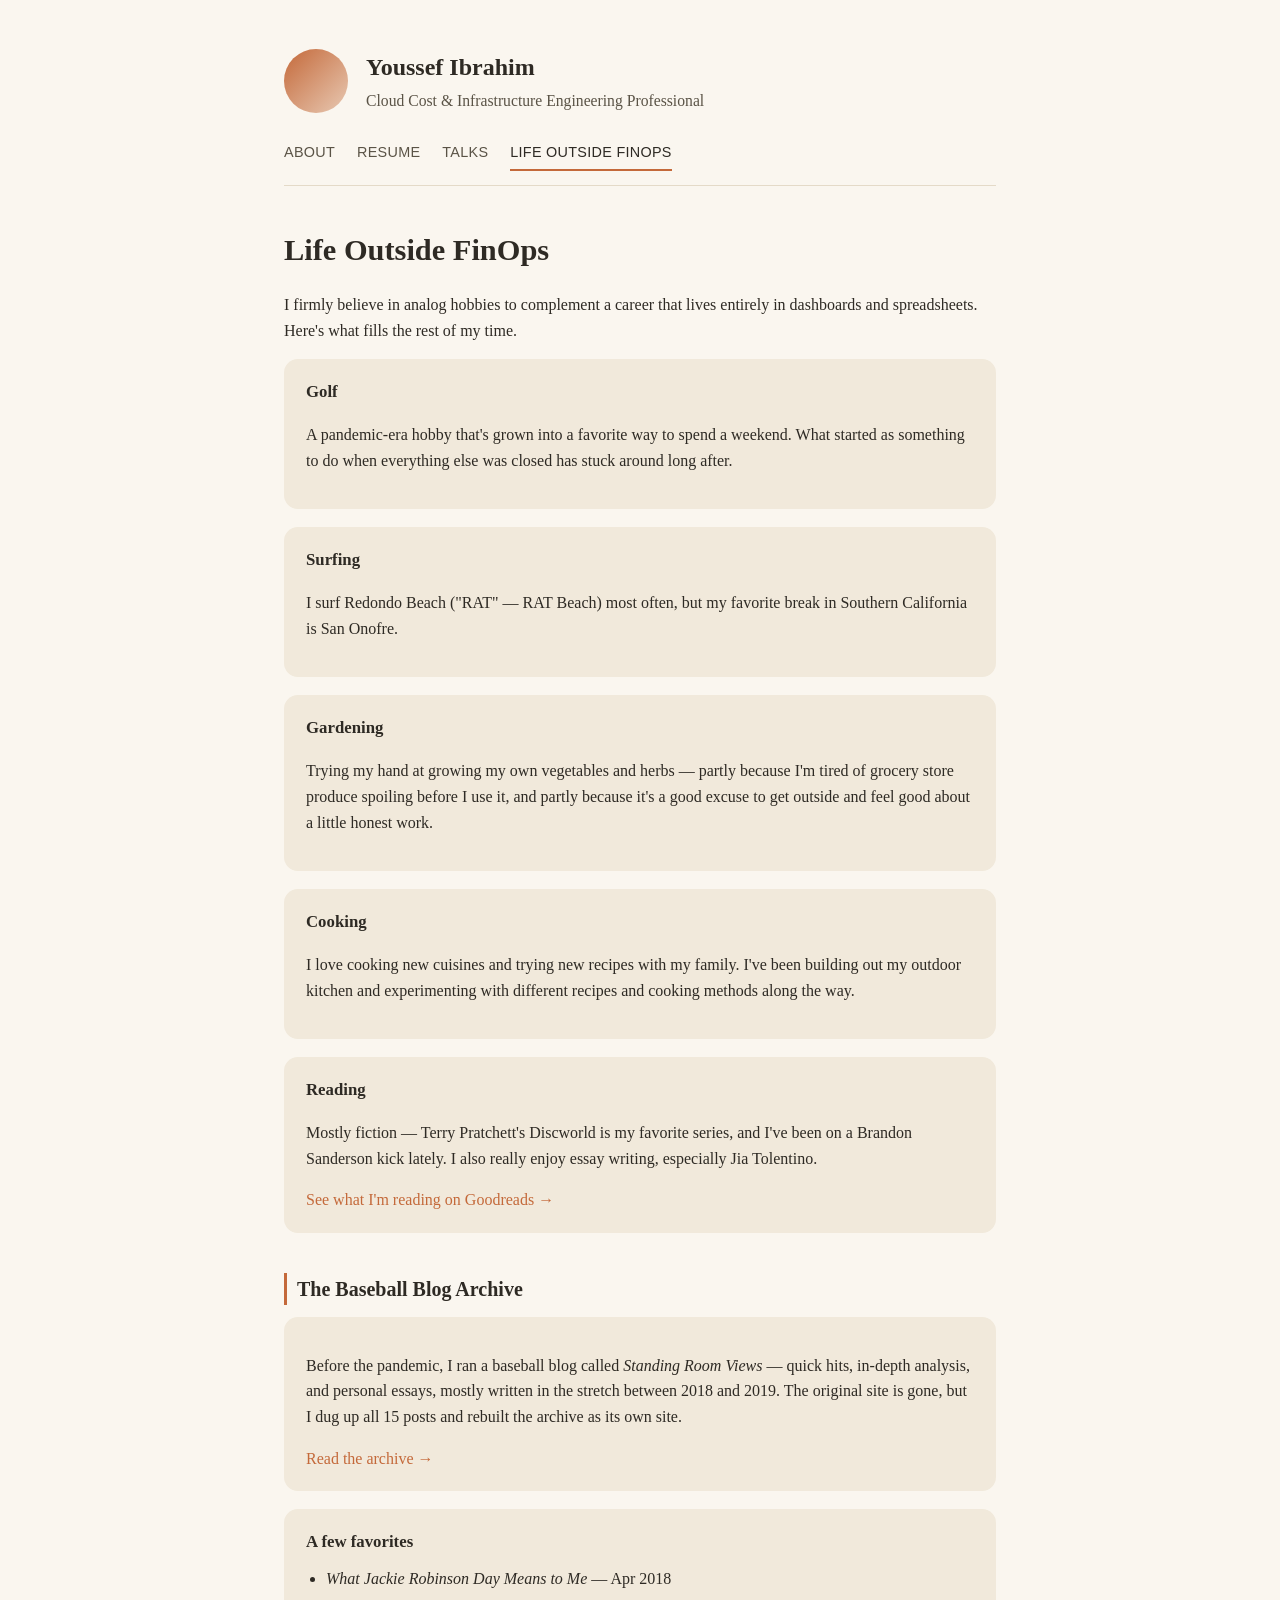
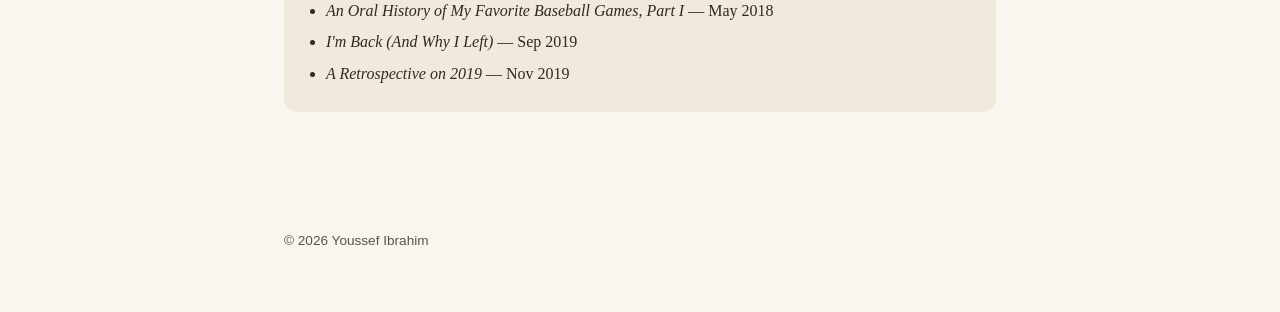
==== outside.html @ 5b2ead0a "Initial site: About, Resume, Talks, Life Outside FinOps" ====
<!DOCTYPE html>
<html lang="en">
<head>
<meta charset="UTF-8">
<meta name="viewport" content="width=device-width, initial-scale=1.0">
<title>Life Outside FinOps &mdash; Youssef Ibrahim</title>
<link rel="stylesheet" href="style.css">
</head>
<body>

<header class="site-header">
  <div class="brand-row">
    <div class="avatar"></div>
    <div>
      <p class="brand-name">Youssef Ibrahim</p>
      <p class="brand-tagline">Cloud Cost &amp; Infrastructure Engineering Professional</p>
    </div>
  </div>
  <nav class="site-nav">
    <a href="index.html">About</a>
    <a href="resume.html">Resume</a>
    <a href="talks.html">Talks</a>
    <a href="outside.html" class="active">Life Outside FinOps</a>
  </nav>
</header>

<main class="wrap">
  <h1>Life Outside FinOps</h1>
  <p>I firmly believe in analog hobbies to complement a career that lives entirely in
  dashboards and spreadsheets. Here's what fills the rest of my time.</p>

  <div class="card">
    <h3>Golf</h3>
    <p>A pandemic-era hobby that's grown into a favorite way to spend a weekend. What started
    as something to do when everything else was closed has stuck around long after.</p>
  </div>

  <div class="card">
    <h3>Surfing</h3>
    <p>I surf Redondo Beach ("RAT" &mdash; RAT Beach) most often, but my favorite break in
    Southern California is San Onofre.</p>
  </div>

  <div class="card">
    <h3>Gardening</h3>
    <p>Trying my hand at growing my own vegetables and herbs &mdash; partly because I'm tired
    of grocery store produce spoiling before I use it, and partly because it's a good excuse
    to get outside and feel good about a little honest work.</p>
  </div>

  <div class="card">
    <h3>Cooking</h3>
    <p>I love cooking new cuisines and trying new recipes with my family. I've been building
    out my outdoor kitchen and experimenting with different recipes and cooking methods along
    the way.</p>
  </div>

  <div class="card">
    <h3>Reading</h3>
    <p>Mostly fiction &mdash; Terry Pratchett's Discworld is my favorite series, and I've been
    on a Brandon Sanderson kick lately. I also really enjoy essay writing, especially Jia
    Tolentino.</p>
    <a href="https://www.goodreads.com/user/show/31605655-youssef-ibrahim" target="_blank" rel="noopener">See what I'm reading on Goodreads &rarr;</a>
  </div>

  <h2>The Baseball Blog Archive</h2>
  <div class="card">
    <p>Before the pandemic, I ran a baseball blog called <em>Standing Room Views</em> &mdash;
    quick hits, in-depth analysis, and personal essays, mostly written in the stretch between
    2018 and 2019. The original site is gone, but I dug up all 15 posts and rebuilt the
    archive as its own site.</p>
    <p style="margin-bottom:0;"><a href="https://yti93.github.io/standing-room-views/" target="_blank" rel="noopener">Read the archive &rarr;</a></p>
  </div>

  <div class="card">
    <h3 style="margin-bottom:10px;">A few favorites</h3>
    <ul class="tight">
      <li><em>What Jackie Robinson Day Means to Me</em> &mdash; Apr 2018</li>
      <li><em>An Oral History of My Favorite Baseball Games, Part I</em> &mdash; May 2018</li>
      <li><em>I'm Back (And Why I Left)</em> &mdash; Sep 2019</li>
      <li><em>A Retrospective on 2019</em> &mdash; Nov 2019</li>
    </ul>
  </div>
</main>

<footer class="site-footer">
  &copy; <span id="year"></span> Youssef Ibrahim
</footer>

<script>document.getElementById('year').textContent = new Date().getFullYear();</script>
</body>
</html>
---- style.css ----
:root {
  --cream: #faf6ef;
  --cream-deep: #f1e9db;
  --ink: #2e2a24;
  --ink-soft: #5a5346;
  --accent: #c4693a;
  --accent-soft: #e8c9b3;
  --line: #e4dac8;
  --max: 760px;
}

* { box-sizing: border-box; }

html, body {
  margin: 0;
  padding: 0;
  background: var(--cream);
  color: var(--ink);
  font-family: "Iowan Old Style", "Palatino Linotype", Palatino, Georgia, serif;
  line-height: 1.6;
}

a { color: var(--accent); text-decoration: none; }
a:hover { text-decoration: underline; }

.wrap {
  max-width: var(--max);
  margin: 0 auto;
  padding: 0 24px 80px;
}

header.site-header {
  padding: 48px 24px 0;
  max-width: var(--max);
  margin: 0 auto;
}

.brand-row {
  display: flex;
  align-items: center;
  gap: 18px;
  margin-bottom: 28px;
}

.avatar {
  width: 64px;
  height: 64px;
  border-radius: 50%;
  background: linear-gradient(135deg, var(--accent), var(--accent-soft));
  flex-shrink: 0;
}

.brand-name {
  font-size: 1.5rem;
  font-weight: 600;
  margin: 0;
}

.brand-tagline {
  margin: 2px 0 0;
  color: var(--ink-soft);
  font-size: 0.98rem;
}

nav.site-nav {
  display: flex;
  gap: 22px;
  border-bottom: 1px solid var(--line);
  padding-bottom: 14px;
  margin-bottom: 40px;
  font-family: -apple-system, BlinkMacSystemFont, "Segoe UI", sans-serif;
  font-size: 0.9rem;
  letter-spacing: 0.02em;
  text-transform: uppercase;
}

nav.site-nav a {
  color: var(--ink-soft);
  padding-bottom: 4px;
}

nav.site-nav a.active {
  color: var(--ink);
  border-bottom: 2px solid var(--accent);
}

h1 {
  font-size: 1.9rem;
  margin: 0 0 18px;
}

h2 {
  font-size: 1.25rem;
  margin: 40px 0 12px;
  color: var(--ink);
  border-left: 3px solid var(--accent);
  padding-left: 10px;
}

h3 {
  font-size: 1.05rem;
  margin: 0 0 2px;
}

.meta {
  font-family: -apple-system, BlinkMacSystemFont, "Segoe UI", sans-serif;
  font-size: 0.85rem;
  color: var(--ink-soft);
  margin-bottom: 8px;
}

.card {
  background: var(--cream-deep);
  border-radius: 14px;
  padding: 20px 22px;
  margin-bottom: 18px;
}

.links-row {
  display: flex;
  flex-wrap: wrap;
  gap: 14px;
  margin: 20px 0 0;
  font-family: -apple-system, BlinkMacSystemFont, "Segoe UI", sans-serif;
  font-size: 0.92rem;
}

.links-row a {
  background: var(--cream-deep);
  padding: 7px 14px;
  border-radius: 999px;
  color: var(--ink);
}

.links-row a:hover { background: var(--accent-soft); text-decoration: none; }

.button {
  display: inline-block;
  background: var(--accent);
  color: #fff !important;
  padding: 9px 18px;
  border-radius: 999px;
  font-family: -apple-system, BlinkMacSystemFont, "Segoe UI", sans-serif;
  font-size: 0.9rem;
  margin-top: 10px;
}
.button:hover { text-decoration: none; opacity: 0.9; }

.talk-thumb {
  display: block;
  width: 100%;
  border-radius: 10px;
  margin-bottom: 14px;
  aspect-ratio: 16 / 9;
  object-fit: cover;
}

ul.tight { margin: 6px 0 0; padding-left: 20px; }
ul.tight li { margin-bottom: 6px; }

.skills-grid {
  display: grid;
  gap: 14px;
}

.skill-cat {
  font-family: -apple-system, BlinkMacSystemFont, "Segoe UI", sans-serif;
}

.skill-cat b { color: var(--ink); }
.skill-cat span { color: var(--ink-soft); }

footer.site-footer {
  max-width: var(--max);
  margin: 0 auto;
  padding: 20px 24px 60px;
  color: var(--ink-soft);
  font-size: 0.85rem;
  font-family: -apple-system, BlinkMacSystemFont, "Segoe UI", sans-serif;
}
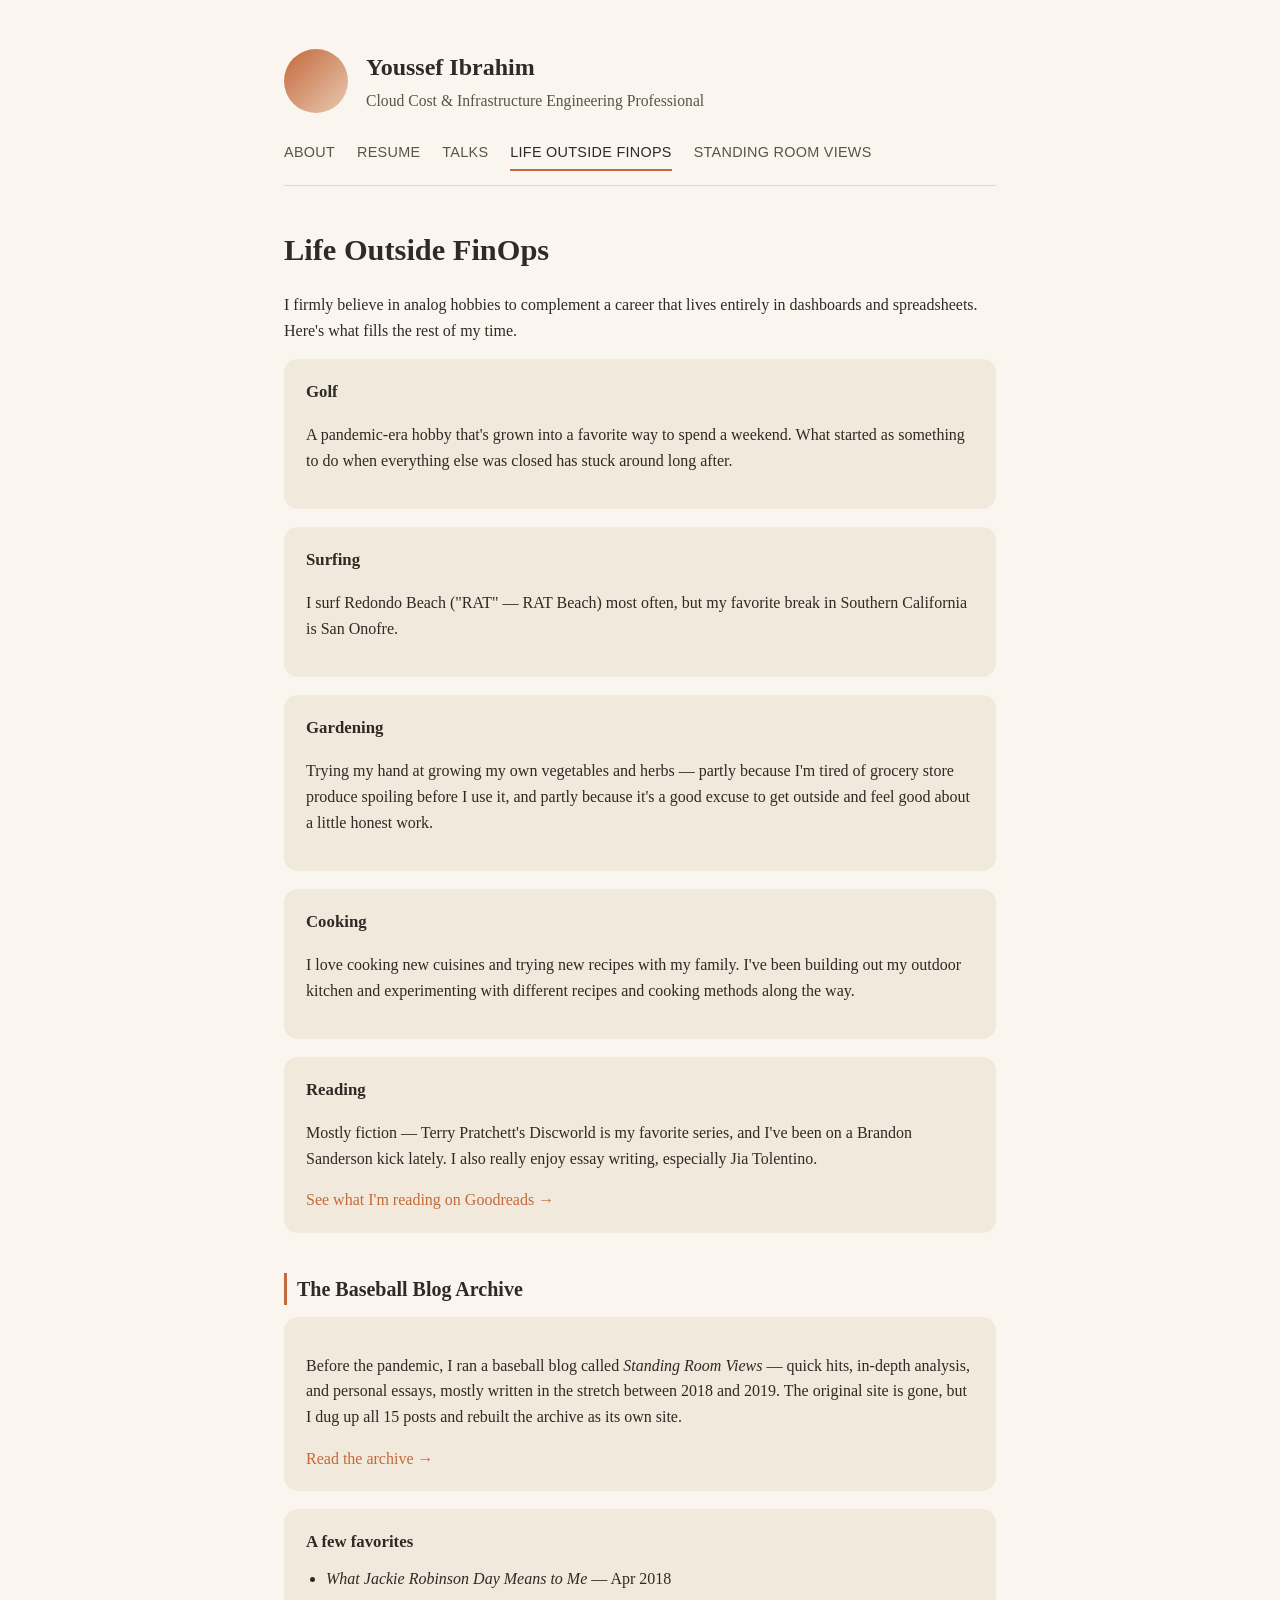
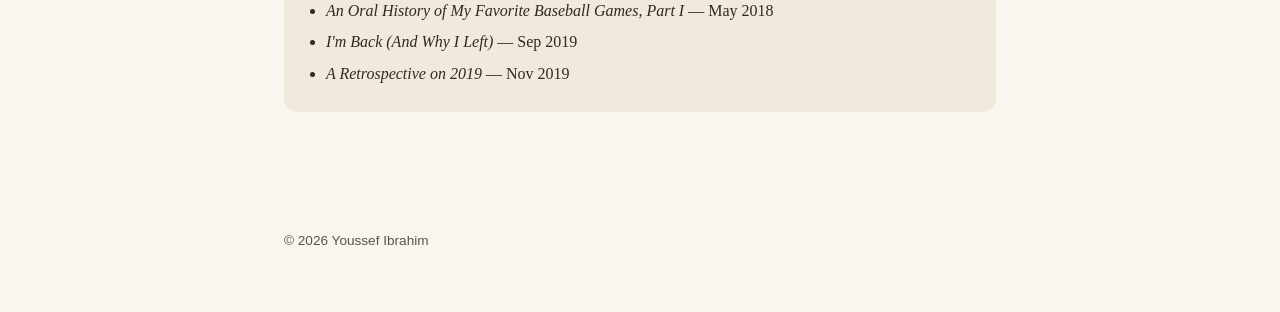
==== commit 3d010686: "Add Standing Room Views to main site nav" ====
--- a/outside.html
+++ b/outside.html
@@ -21,6 +21,7 @@
     <a href="resume.html">Resume</a>
     <a href="talks.html">Talks</a>
     <a href="outside.html" class="active">Life Outside FinOps</a>
+    <a href="https://yti93.github.io/standing-room-views/">Standing Room Views</a>
   </nav>
 </header>
 
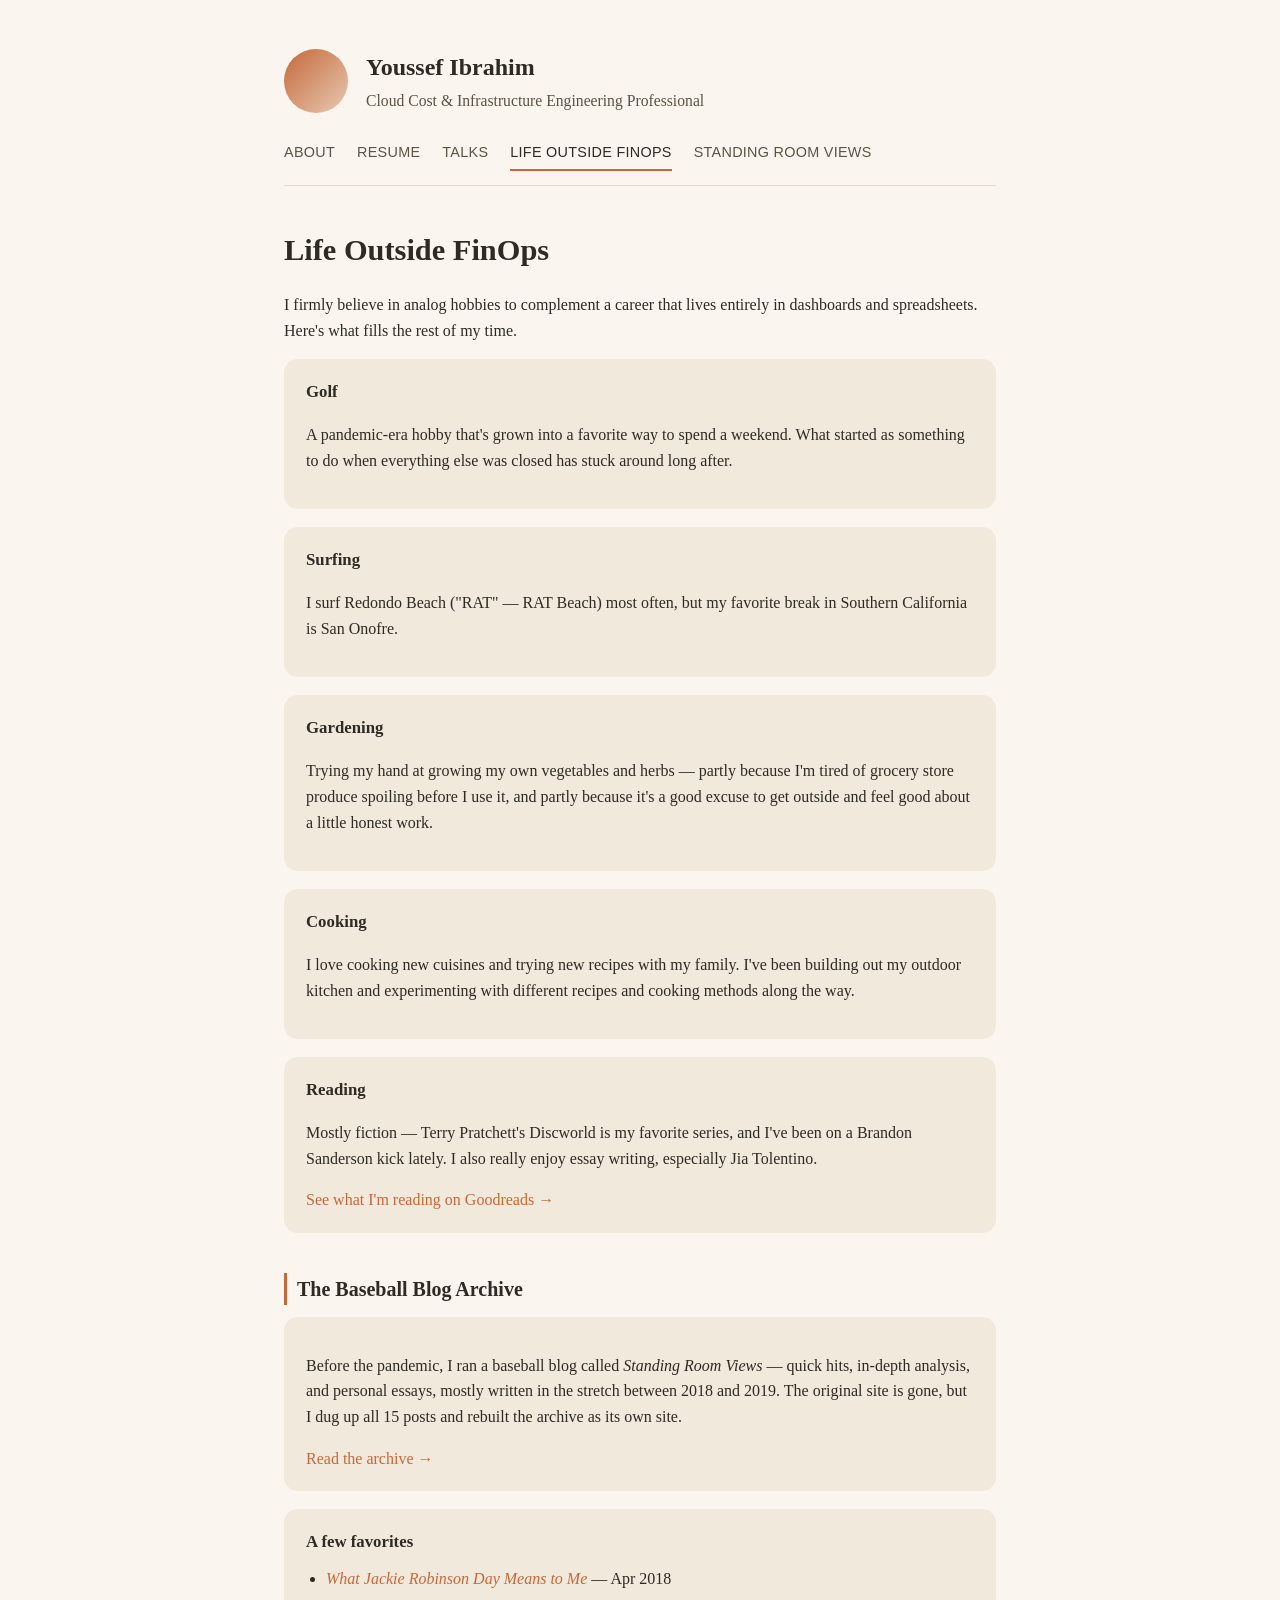
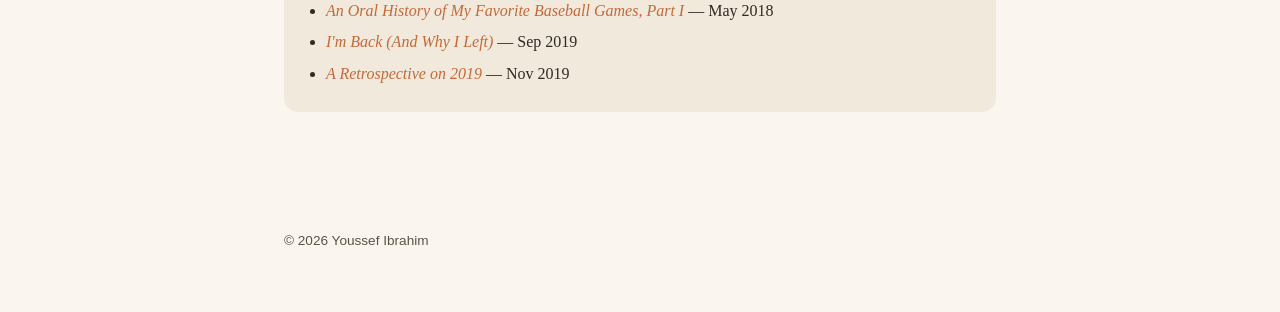
==== commit 99c83ced: "Link each favorite post on the outside page to its actual archive entry" ====
--- a/outside.html
+++ b/outside.html
@@ -76,10 +76,10 @@
   <div class="card">
     <h3 style="margin-bottom:10px;">A few favorites</h3>
     <ul class="tight">
-      <li><em>What Jackie Robinson Day Means to Me</em> &mdash; Apr 2018</li>
-      <li><em>An Oral History of My Favorite Baseball Games, Part I</em> &mdash; May 2018</li>
-      <li><em>I'm Back (And Why I Left)</em> &mdash; Sep 2019</li>
-      <li><em>A Retrospective on 2019</em> &mdash; Nov 2019</li>
+      <li><a href="https://yti93.github.io/standing-room-views/2018/04/22/what-jackie-robinson-day-means-to-me/"><em>What Jackie Robinson Day Means to Me</em></a> &mdash; Apr 2018</li>
+      <li><a href="https://yti93.github.io/standing-room-views/2018/05/10/an-oral-history-of-my-favorite-baseball-games-part-i/"><em>An Oral History of My Favorite Baseball Games, Part I</em></a> &mdash; May 2018</li>
+      <li><a href="https://yti93.github.io/standing-room-views/2019/09/30/im-back-and-why-i-left/"><em>I'm Back (And Why I Left)</em></a> &mdash; Sep 2019</li>
+      <li><a href="https://yti93.github.io/standing-room-views/2019/11/05/a-retrospective-on-2019/"><em>A Retrospective on 2019</em></a> &mdash; Nov 2019</li>
     </ul>
   </div>
 </main>
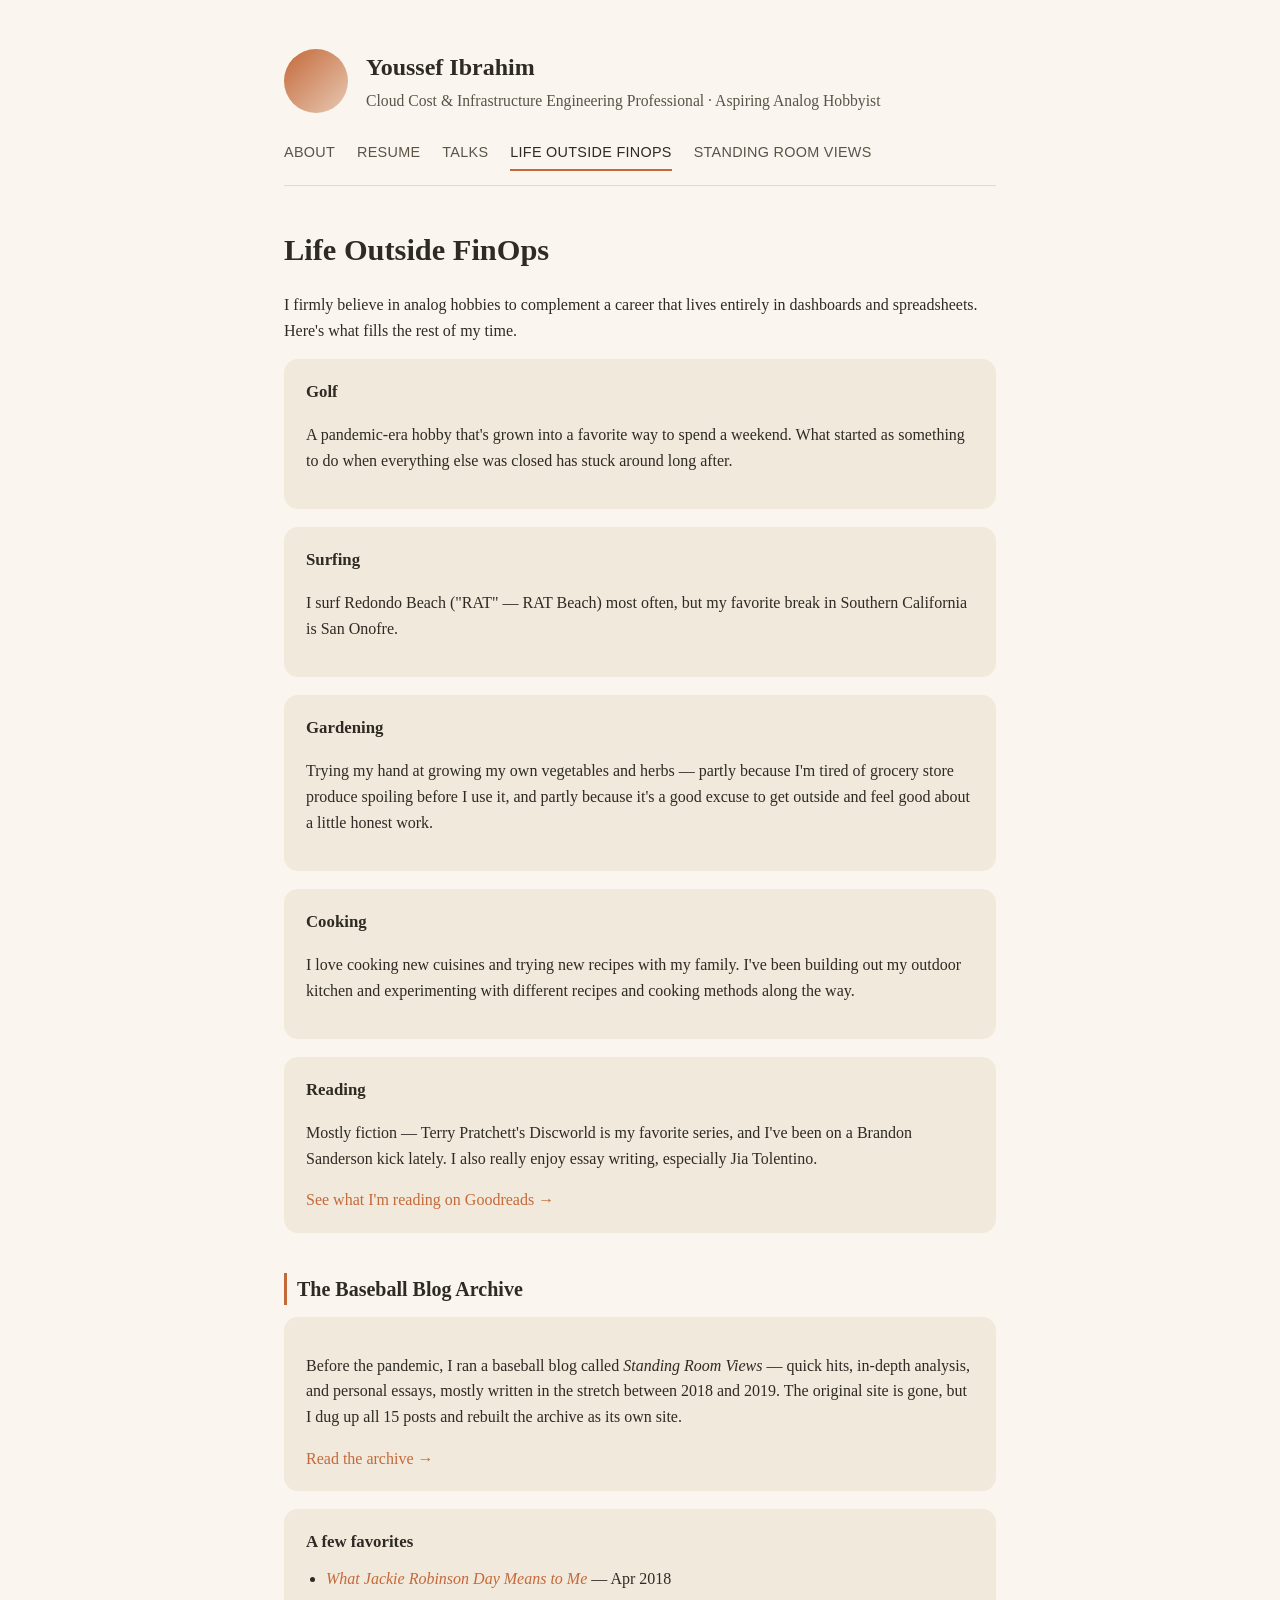
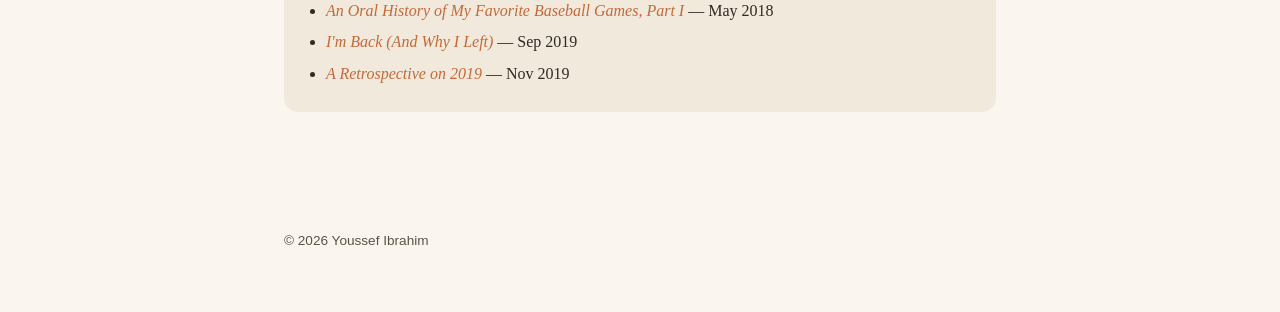
==== commit c68424c1: "Add 'Aspiring Analog Hobbyist' to header tagline" ====
--- a/outside.html
+++ b/outside.html
@@ -13,7 +13,7 @@
     <div class="avatar"></div>
     <div>
       <p class="brand-name">Youssef Ibrahim</p>
-      <p class="brand-tagline">Cloud Cost &amp; Infrastructure Engineering Professional</p>
+      <p class="brand-tagline">Cloud Cost &amp; Infrastructure Engineering Professional &middot; Aspiring Analog Hobbyist</p>
     </div>
   </div>
   <nav class="site-nav">
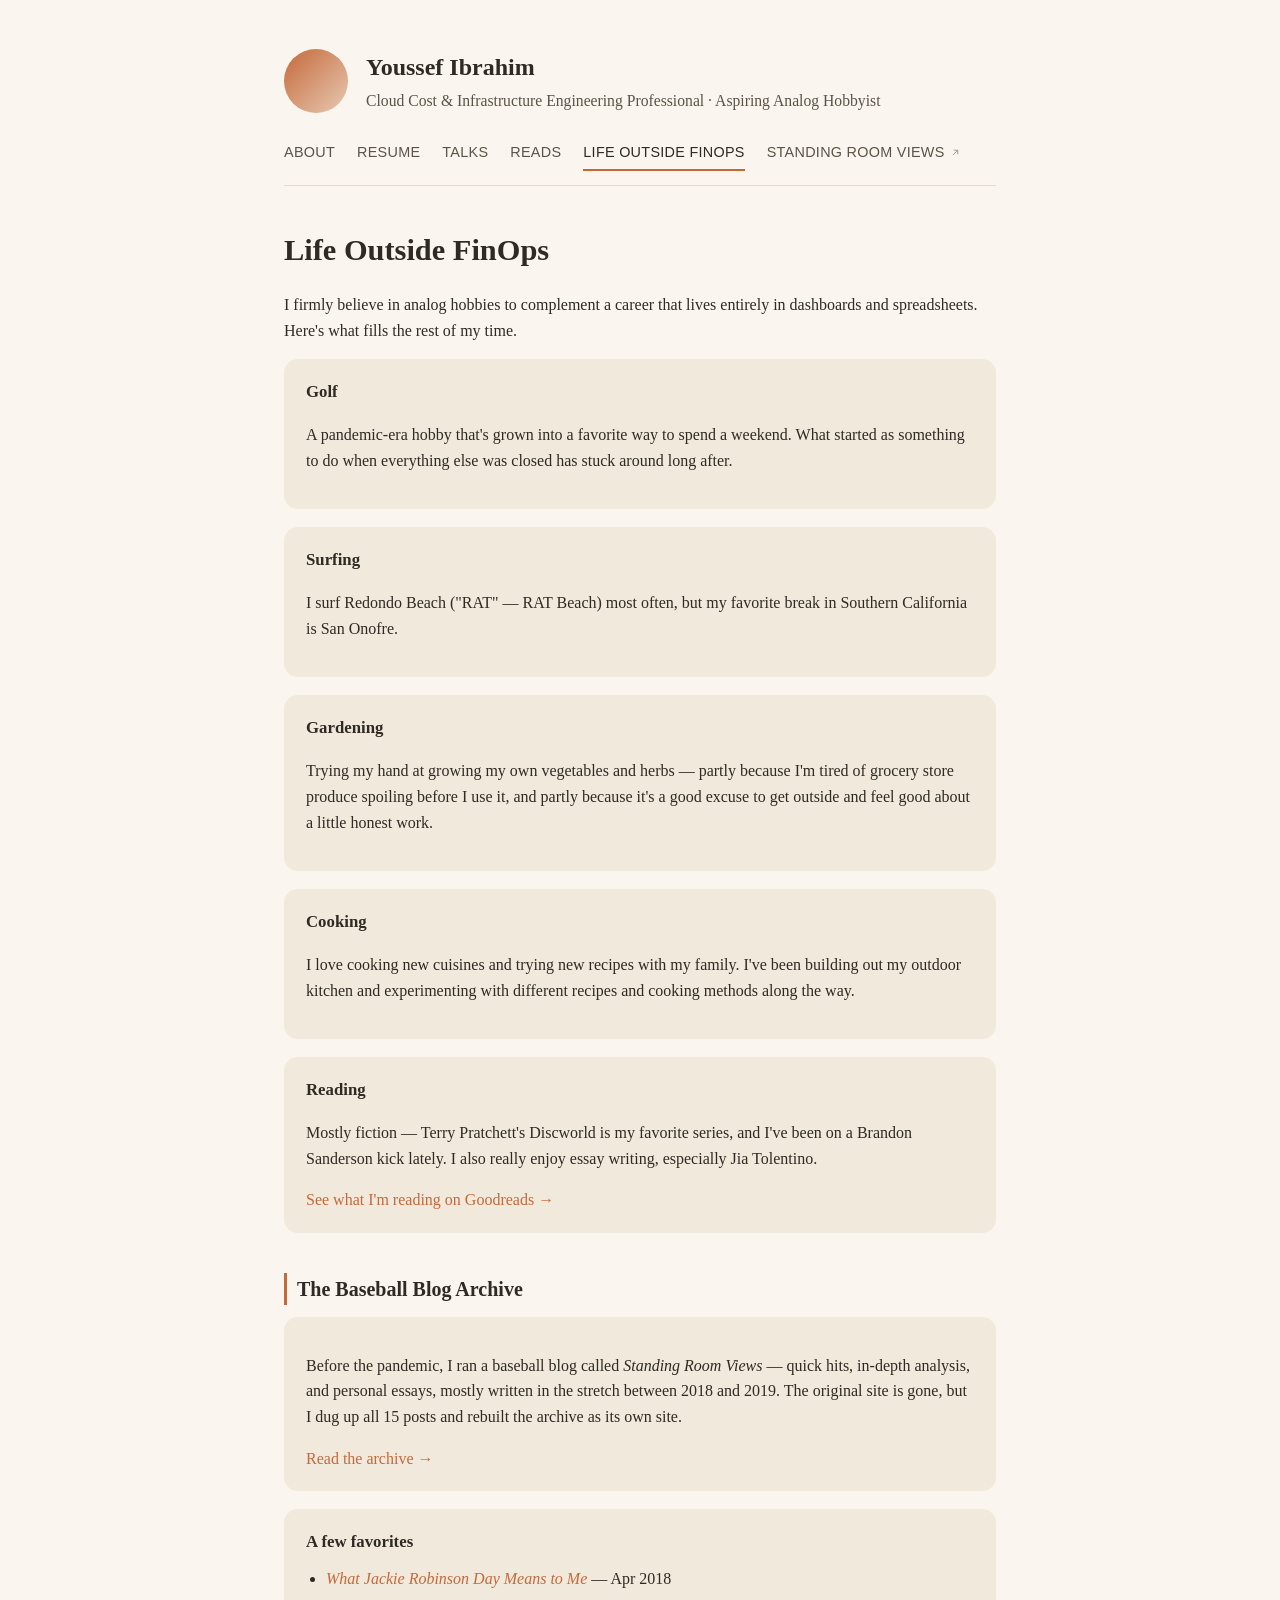
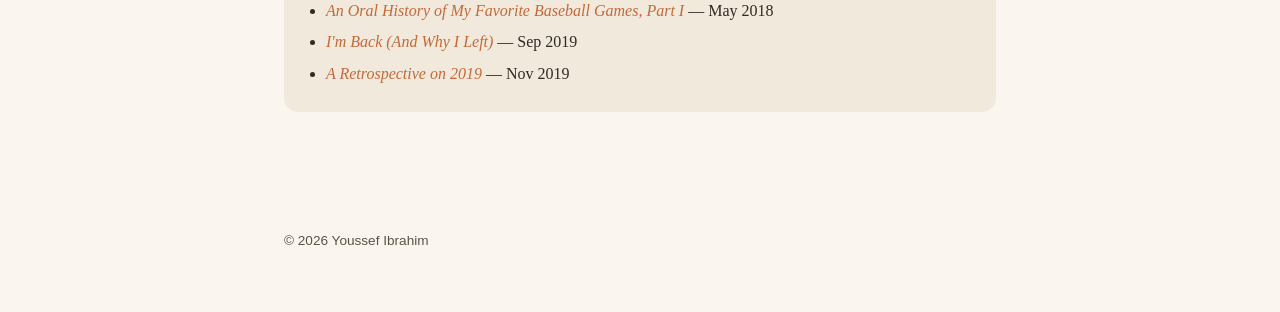
==== commit 2feab1a1: "Add icon-based external links and a Reads tab Adds inline SVG icons to external links (LinkedIn, Goo" ====
--- a/outside.html
+++ b/outside.html
@@ -20,8 +20,9 @@
     <a href="index.html">About</a>
     <a href="resume.html">Resume</a>
     <a href="talks.html">Talks</a>
+    <a href="reads.html">Reads</a>
     <a href="outside.html" class="active">Life Outside FinOps</a>
-    <a href="https://yti93.github.io/standing-room-views/">Standing Room Views</a>
+    <a href="https://yti93.github.io/standing-room-views/">Standing Room Views<svg class="nav-external-icon" fill="none" stroke="currentColor" stroke-width="2" stroke-linecap="round" stroke-linejoin="round" viewBox="0 0 24 24" xmlns="http://www.w3.org/2000/svg"><path d="M7 17L17 7M9 7h8v8"/></svg></a>
   </nav>
 </header>
 
--- a/style.css
+++ b/style.css
@@ -84,6 +84,14 @@
   border-bottom: 2px solid var(--accent);
 }
 
+.nav-external-icon {
+  width: 11px;
+  height: 11px;
+  margin-left: 5px;
+  vertical-align: -1px;
+  opacity: 0.6;
+}
+
 h1 {
   font-size: 1.9rem;
   margin: 0 0 18px;
@@ -116,6 +124,23 @@
   margin-bottom: 18px;
 }
 
+.card-header {
+  display: flex;
+  align-items: center;
+  gap: 12px;
+}
+
+.company-logo {
+  height: 36px;
+  width: auto;
+  max-width: 100px;
+  border-radius: 8px;
+  background: #fff;
+  padding: 4px;
+  flex-shrink: 0;
+  object-fit: contain;
+}
+
 .links-row {
   display: flex;
   flex-wrap: wrap;
@@ -126,6 +151,9 @@
 }
 
 .links-row a {
+  display: inline-flex;
+  align-items: center;
+  gap: 7px;
   background: var(--cream-deep);
   padding: 7px 14px;
   border-radius: 999px;
@@ -133,6 +161,12 @@
 }
 
 .links-row a:hover { background: var(--accent-soft); text-decoration: none; }
+
+.links-row svg {
+  width: 15px;
+  height: 15px;
+  flex-shrink: 0;
+}
 
 .button {
   display: inline-block;
@@ -170,6 +204,91 @@
 .skill-cat b { color: var(--ink); }
 .skill-cat span { color: var(--ink-soft); }
 
+.reads-stats {
+  display: flex;
+  flex-wrap: wrap;
+  gap: 12px;
+  margin: 28px 0 8px;
+}
+
+.reads-stat {
+  flex: 1 1 130px;
+  background: linear-gradient(160deg, var(--cream-deep), var(--accent-soft));
+  border-radius: 12px;
+  padding: 16px 18px;
+  text-align: center;
+}
+
+.reads-stat-num {
+  display: block;
+  font-family: "Iowan Old Style", "Palatino Linotype", Palatino, Georgia, serif;
+  font-size: 1.7rem;
+  font-weight: 700;
+  color: var(--accent);
+  line-height: 1.1;
+}
+
+.reads-stat-label {
+  display: block;
+  margin-top: 4px;
+  font-family: -apple-system, BlinkMacSystemFont, "Segoe UI", sans-serif;
+  font-size: 0.75rem;
+  text-transform: uppercase;
+  letter-spacing: 0.04em;
+  color: var(--ink-soft);
+}
+
+.reads-grid {
+  column-count: 2;
+  column-gap: 20px;
+  margin-top: 32px;
+}
+
+@media (max-width: 640px) {
+  .reads-grid { column-count: 1; }
+}
+
+.book-card {
+  display: flex;
+  gap: 14px;
+  align-items: flex-start;
+  break-inside: avoid;
+}
+
+.book-cover {
+  width: 84px;
+  flex-shrink: 0;
+  border-radius: 4px;
+  box-shadow: 0 8px 18px -6px rgba(46, 42, 36, 0.4);
+  transition: transform 0.15s ease;
+}
+
+.book-card:hover .book-cover {
+  transform: translateY(-3px) rotate(-1.5deg);
+}
+
+.book-info h3 {
+  font-size: 1rem;
+  line-height: 1.3;
+}
+
+.book-stars {
+  color: var(--accent);
+  letter-spacing: 1px;
+}
+
+.book-review {
+  margin: 10px 0 0;
+  padding-left: 12px;
+  border-left: 2px solid var(--accent-soft);
+  font-size: 0.88rem;
+  font-style: italic;
+  color: var(--ink-soft);
+}
+
+.book-review p { margin: 0 0 8px; }
+.book-review p:last-child { margin-bottom: 0; }
+
 footer.site-footer {
   max-width: var(--max);
   margin: 0 auto;
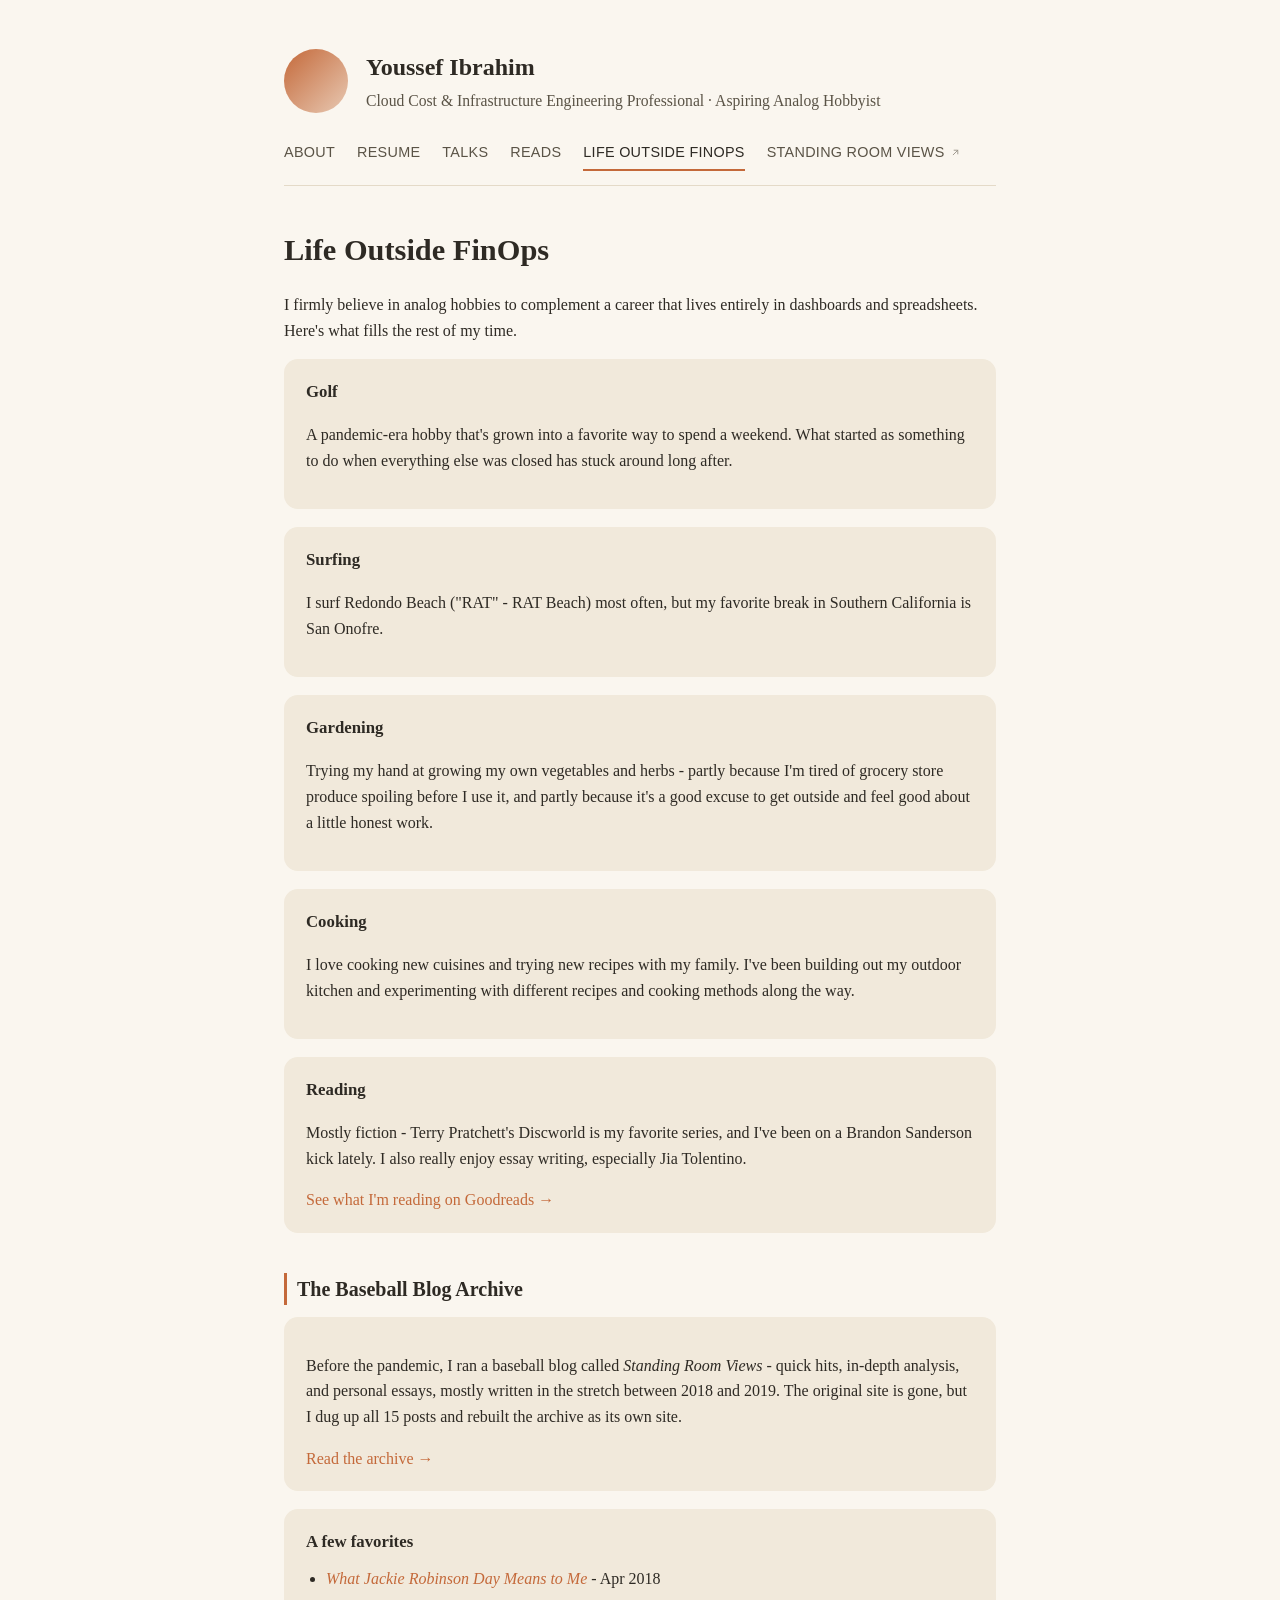
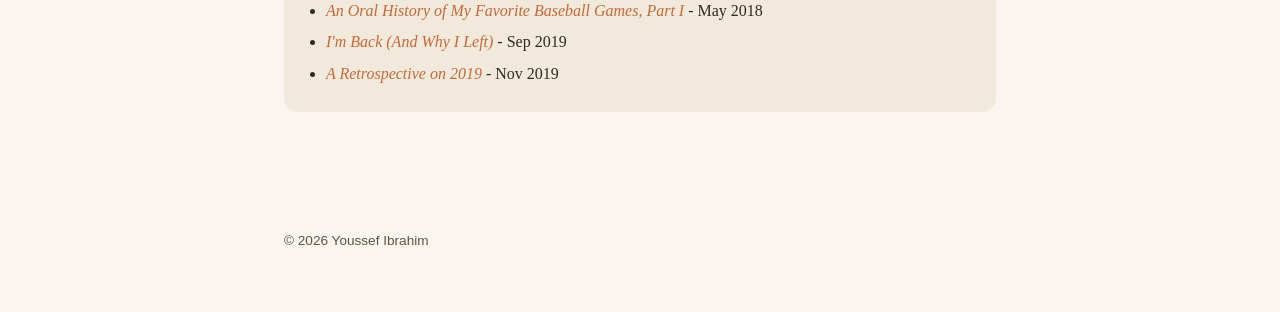
==== commit 93e6ecbb: "Replace em dashes with regular hyphens Co-Authored-By: Claude Sonnet 5 <noreply@anthropic.com> Claud" ====
--- a/outside.html
+++ b/outside.html
@@ -3,7 +3,7 @@
 <head>
 <meta charset="UTF-8">
 <meta name="viewport" content="width=device-width, initial-scale=1.0">
-<title>Life Outside FinOps &mdash; Youssef Ibrahim</title>
+<title>Life Outside FinOps - Youssef Ibrahim</title>
 <link rel="stylesheet" href="style.css">
 </head>
 <body>
@@ -39,13 +39,13 @@
 
   <div class="card">
     <h3>Surfing</h3>
-    <p>I surf Redondo Beach ("RAT" &mdash; RAT Beach) most often, but my favorite break in
+    <p>I surf Redondo Beach ("RAT" - RAT Beach) most often, but my favorite break in
     Southern California is San Onofre.</p>
   </div>
 
   <div class="card">
     <h3>Gardening</h3>
-    <p>Trying my hand at growing my own vegetables and herbs &mdash; partly because I'm tired
+    <p>Trying my hand at growing my own vegetables and herbs - partly because I'm tired
     of grocery store produce spoiling before I use it, and partly because it's a good excuse
     to get outside and feel good about a little honest work.</p>
   </div>
@@ -59,7 +59,7 @@
 
   <div class="card">
     <h3>Reading</h3>
-    <p>Mostly fiction &mdash; Terry Pratchett's Discworld is my favorite series, and I've been
+    <p>Mostly fiction - Terry Pratchett's Discworld is my favorite series, and I've been
     on a Brandon Sanderson kick lately. I also really enjoy essay writing, especially Jia
     Tolentino.</p>
     <a href="https://www.goodreads.com/user/show/31605655-youssef-ibrahim" target="_blank" rel="noopener">See what I'm reading on Goodreads &rarr;</a>
@@ -67,7 +67,7 @@
 
   <h2>The Baseball Blog Archive</h2>
   <div class="card">
-    <p>Before the pandemic, I ran a baseball blog called <em>Standing Room Views</em> &mdash;
+    <p>Before the pandemic, I ran a baseball blog called <em>Standing Room Views</em> -
     quick hits, in-depth analysis, and personal essays, mostly written in the stretch between
     2018 and 2019. The original site is gone, but I dug up all 15 posts and rebuilt the
     archive as its own site.</p>
@@ -77,10 +77,10 @@
   <div class="card">
     <h3 style="margin-bottom:10px;">A few favorites</h3>
     <ul class="tight">
-      <li><a href="https://yti93.github.io/standing-room-views/2018/04/22/what-jackie-robinson-day-means-to-me/"><em>What Jackie Robinson Day Means to Me</em></a> &mdash; Apr 2018</li>
-      <li><a href="https://yti93.github.io/standing-room-views/2018/05/10/an-oral-history-of-my-favorite-baseball-games-part-i/"><em>An Oral History of My Favorite Baseball Games, Part I</em></a> &mdash; May 2018</li>
-      <li><a href="https://yti93.github.io/standing-room-views/2019/09/30/im-back-and-why-i-left/"><em>I'm Back (And Why I Left)</em></a> &mdash; Sep 2019</li>
-      <li><a href="https://yti93.github.io/standing-room-views/2019/11/05/a-retrospective-on-2019/"><em>A Retrospective on 2019</em></a> &mdash; Nov 2019</li>
+      <li><a href="https://yti93.github.io/standing-room-views/2018/04/22/what-jackie-robinson-day-means-to-me/"><em>What Jackie Robinson Day Means to Me</em></a> - Apr 2018</li>
+      <li><a href="https://yti93.github.io/standing-room-views/2018/05/10/an-oral-history-of-my-favorite-baseball-games-part-i/"><em>An Oral History of My Favorite Baseball Games, Part I</em></a> - May 2018</li>
+      <li><a href="https://yti93.github.io/standing-room-views/2019/09/30/im-back-and-why-i-left/"><em>I'm Back (And Why I Left)</em></a> - Sep 2019</li>
+      <li><a href="https://yti93.github.io/standing-room-views/2019/11/05/a-retrospective-on-2019/"><em>A Retrospective on 2019</em></a> - Nov 2019</li>
     </ul>
   </div>
 </main>
